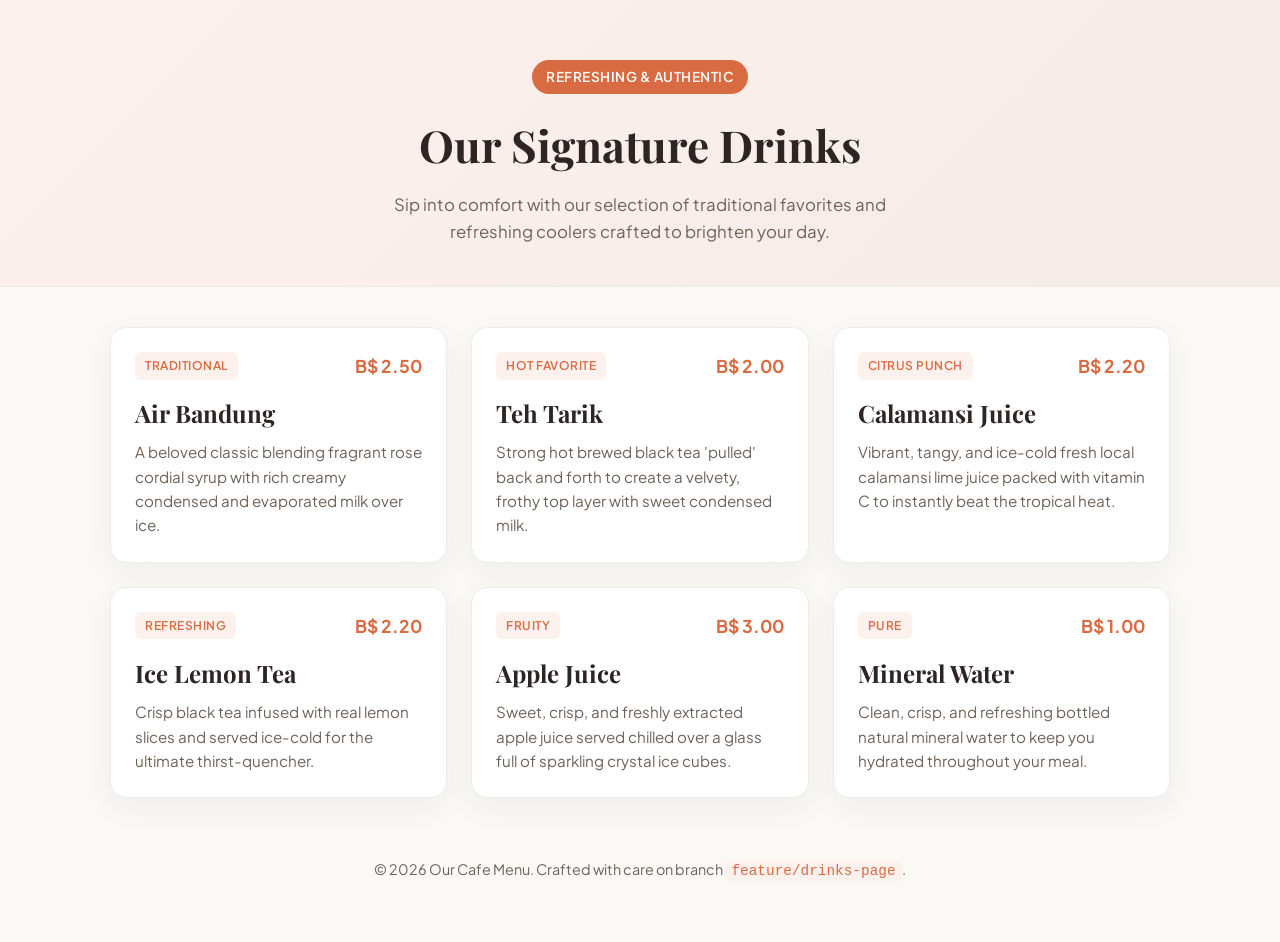
==== drinks.html @ abf6a3f3 "Updated drinks page" ====
<!DOCTYPE html>
<html lang="en">
<head>
    <meta charset="UTF-8">
    <meta name="viewport" content="width=device-width, initial-scale=1.0">
    <title>Refreshing Drinks Menu</title>
    <link rel="stylesheet" href="styles.css">
    <!-- Google Fonts for warm, cozy typography -->
    <link href="https://fonts.googleapis.com/css2?family=Plus+Jakarta+Sans:wght@400;500;600;700&family=Playfair+Display:wght@600;700&display=swap" rel="stylesheet">
</head>
<body>

    <header class="hero-section">
        <div class="hero-content">
            <span class="badge">Refreshing & Authentic</span>
            <h1>Our Signature Drinks</h1>
            <p>Sip into comfort with our selection of traditional favorites and refreshing coolers crafted to brighten your day.</p>
        </div>
    </header>

    <main class="menu-container">
        <div class="drinks-grid">

            <!-- Drink 1: Air Bandung -->
            <div class="drink-card">
                <div class="card-header">
                    <span class="tag">Traditional</span>
                    <span class="price">B$ 2.50</span>
                </div>
                <h3>Air Bandung</h3>
                <p class="description">A beloved classic blending fragrant rose cordial syrup with rich creamy condensed and evaporated milk over ice.</p>
            </div>

            <!-- Drink 2: Teh Tarik -->
            <div class="drink-card">
                <div class="card-header">
                    <span class="tag">Hot Favorite</span>
                    <span class="price">B$ 2.00</span>
                </div>
                <h3>Teh Tarik</h3>
                <p class="description">Strong hot brewed black tea 'pulled' back and forth to create a velvety, frothy top layer with sweet condensed milk.</p>
            </div>

            <!-- Drink 3: Calamansi Juice -->
            <div class="drink-card">
                <div class="card-header">
                    <span class="tag">Citrus Punch</span>
                    <span class="price">B$ 2.20</span>
                </div>
                <h3>Calamansi Juice</h3>
                <p class="description">Vibrant, tangy, and ice-cold fresh local calamansi lime juice packed with vitamin C to instantly beat the tropical heat.</p>
            </div>

            <!-- Drink 4: Ice Lemon Tea -->
            <div class="drink-card">
                <div class="card-header">
                    <span class="tag">Refreshing</span>
                    <span class="price">B$ 2.20</span>
                </div>
                <h3>Ice Lemon Tea</h3>
                <p class="description">Crisp black tea infused with real lemon slices and served ice-cold for the ultimate thirst-quencher.</p>
            </div>

            <!-- Drink 5: Apple Juice -->
            <div class="drink-card">
                <div class="card-header">
                    <span class="tag">Fruity</span>
                    <span class="price">B$ 3.00</span>
                </div>
                <h3>Apple Juice</h3>
                <p class="description">Sweet, crisp, and freshly extracted apple juice served chilled over a glass full of sparkling crystal ice cubes.</p>
            </div>

            <!-- Drink 6: Mineral Water -->
            <div class="drink-card">
                <div class="card-header">
                    <span class="tag">Pure</span>
                    <span class="price">B$ 1.00</span>
                </div>
                <h3>Mineral Water</h3>
                <p class="description">Clean, crisp, and refreshing bottled natural mineral water to keep you hydrated throughout your meal.</p>
            </div>

        </div>
    </main>

    <footer class="footer">
        <p>&copy; 2026 Our Cafe Menu. Crafted with care on branch <code>feature/drinks-page</code>.</p>
    </footer>

</body>
</html>
---- styles.css ----
/* Warm and Inviting Color Palette */
:root {
    --bg-color: #FBF9F5;
    --card-bg: #FFFFFF;
    --text-main: #2D2424;
    --text-muted: #6E6259;
    --primary: #D96B43; /* Terracotta Warmth */
    --primary-light: #FDF1ED;
    --accent: #E8A87C;
    --border-color: #EFECE6;
    --shadow: 0 10px 30px rgba(45, 36, 36, 0.05);
}

* {
    box-sizing: border-box;
    margin: 0;
    padding: 0;
}

body {
    font-family: 'Plus Jakarta Sans', sans-serif;
    background-color: var(--bg-color);
    color: var(--text-main);
    line-height: 1.6;
    padding-bottom: 60px;
}

/* Hero Section */
.hero-section {
    text-align: center;
    padding: 60px 20px 40px;
    background: linear-gradient(135deg, #FDF1ED 0%, #F5EBE6 100%);
    border-bottom: 1px solid var(--border-color);
    margin-bottom: 40px;
}

.badge {
    display: inline-block;
    background-color: var(--primary);
    color: #FFF;
    font-size: 0.85rem;
    font-weight: 600;
    padding: 6px 14px;
    border-radius: 50px;
    text-transform: uppercase;
    letter-spacing: 0.5px;
    margin-bottom: 16px;
}

.hero-section h1 {
    font-family: 'Playfair Display', serif;
    font-size: 2.75rem;
    color: var(--text-main);
    margin-bottom: 12px;
}

.hero-section p {
    font-size: 1.05rem;
    color: var(--text-muted);
    max-width: 500px;
    margin: 0 auto;
}

/* Menu Grid Layout */
.menu-container {
    max-width: 1100px;
    margin: 0 auto;
    padding: 0 20px;
}

.drinks-grid {
    display: grid;
    grid-template-columns: repeat(auto-fit, minmax(320px, 1fr));
    gap: 24px;
}

/* Drink Card Styling */
.drink-card {
    background-color: var(--card-bg);
    border: 1px solid var(--border-color);
    border-radius: 16px;
    padding: 24px;
    box-shadow: var(--shadow);
    transition: transform 0.2s ease, box-shadow 0.2s ease;
}

.drink-card:hover {
    transform: translateY(-4px);
    box-shadow: 0 14px 35px rgba(217, 107, 67, 0.1);
    border-color: var(--accent);
}

.card-header {
    display: flex;
    justify-content: space-between;
    align-items: center;
    margin-bottom: 14px;
}

.tag {
    font-size: 0.75rem;
    font-weight: 600;
    text-transform: uppercase;
    background-color: var(--primary-light);
    color: var(--primary);
    padding: 4px 10px;
    border-radius: 6px;
    letter-spacing: 0.5px;
}

.price {
    font-weight: 700;
    color: var(--primary);
    font-size: 1.1rem;
}

.drink-card h3 {
    font-family: 'Playfair Display', serif;
    font-size: 1.5rem;
    margin-bottom: 8px;
    color: var(--text-main);
}

.description {
    font-size: 0.95rem;
    color: var(--text-muted);
}

/* Footer */
.footer {
    text-align: center;
    margin-top: 60px;
    font-size: 0.9rem;
    color: var(--text-muted);
}

.footer code {
    background: var(--primary-light);
    color: var(--primary);
    padding: 2px 6px;
    border-radius: 4px;
}
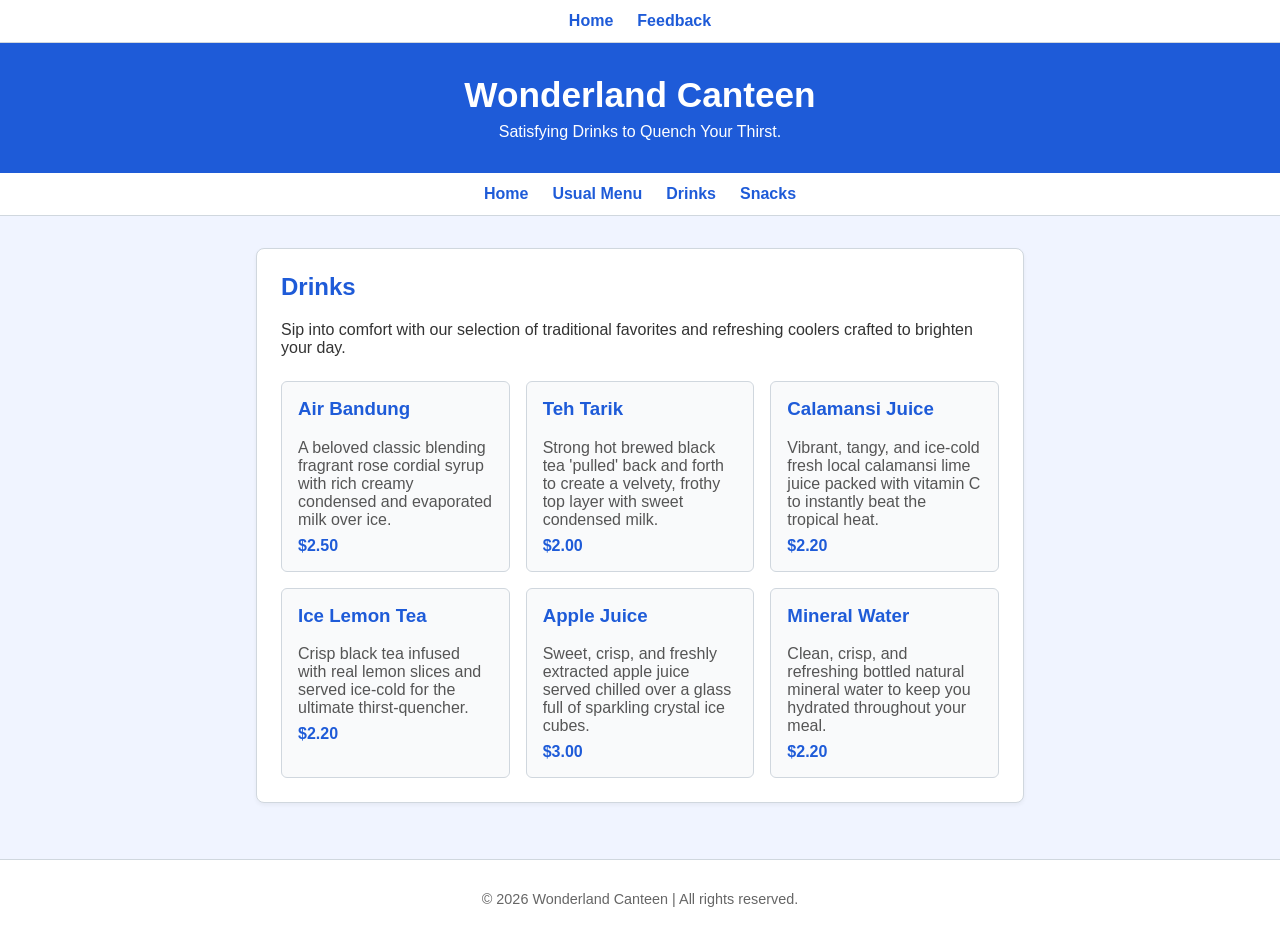
==== commit aa296198: "Format Fixing In Sections" ====
--- a/drinks.html
+++ b/drinks.html
@@ -1,92 +1,78 @@
 <!DOCTYPE html>
 <html lang="en">
 <head>
-    <meta charset="UTF-8">
-    <meta name="viewport" content="width=device-width, initial-scale=1.0">
-    <title>Refreshing Drinks Menu</title>
-    <link rel="stylesheet" href="styles.css">
-    <!-- Google Fonts for warm, cozy typography -->
-    <link href="https://fonts.googleapis.com/css2?family=Plus+Jakarta+Sans:wght@400;500;600;700&family=Playfair+Display:wght@600;700&display=swap" rel="stylesheet">
+    <nav class="site-nav">
+    <a href="index.html">Home</a>
+    <a href="feedback.html">Feedback</a>
+  </nav>
+
+  <meta charset="UTF-8">
+  <meta name="viewport" content="width=device-width, initial-scale=1">
+  <title>Drinks - Wonderland Canteen</title>
+  <link rel="stylesheet" href="css/style.css">
 </head>
 <body>
+  <header class="site-header">
+    <h1>Wonderland Canteen</h1>
+    <p>Satisfying Drinks to Quench Your Thirst.</p>
+  </header>
 
-    <header class="hero-section">
-        <div class="hero-content">
-            <span class="badge">Refreshing & Authentic</span>
-            <h1>Our Signature Drinks</h1>
-            <p>Sip into comfort with our selection of traditional favorites and refreshing coolers crafted to brighten your day.</p>
+   <!-- Navigation bar to link all your pages together -->
+  <nav class="site-nav">
+    <a href="index.html">Home</a>
+    <a href="menu.html">Usual Menu</a>
+    <a href="drinks.html">Drinks</a>
+    <a href="snacks.html">Snacks</a>
+  </nav>
+
+
+  <main>
+    <section class="card">
+      <h2>Drinks</h2>
+      <p>Sip into comfort with our selection of traditional favorites and refreshing coolers crafted to brighten your day.</p>
+      
+      <div style="display: grid; grid-template-columns: repeat(auto-fit, minmax(200px, 1fr)); gap: 1rem; margin-top: 1.5rem;">
+        <div style="border: 1px solid var(--border-color); padding: 1rem; border-radius: 6px; background-color: #f9fafb;">
+          <h3 style="margin-top: 0; color: var(--primary-blue);">Air Bandung</h3>
+          <p style="margin: 0.5rem 0; color: #555;">A beloved classic blending fragrant rose cordial syrup with rich creamy condensed and evaporated milk over ice.</p>
+          <strong style="color: var(--primary-blue);">$2.50</strong>
         </div>
-    </header>
 
-    <main class="menu-container">
-        <div class="drinks-grid">
+        <div style="border: 1px solid var(--border-color); padding: 1rem; border-radius: 6px; background-color: #f9fafb;">
+          <h3 style="margin-top: 0; color: var(--primary-blue);">Teh Tarik</h3>
+          <p style="margin: 0.5rem 0; color: #555;">Strong hot brewed black tea 'pulled' back and forth to create a velvety, frothy top layer with sweet condensed milk.</p>
+          <strong style="color: var(--primary-blue);">$2.00</strong>
+        </div>
 
-            <!-- Drink 1: Air Bandung -->
-            <div class="drink-card">
-                <div class="card-header">
-                    <span class="tag">Traditional</span>
-                    <span class="price">B$ 2.50</span>
-                </div>
-                <h3>Air Bandung</h3>
-                <p class="description">A beloved classic blending fragrant rose cordial syrup with rich creamy condensed and evaporated milk over ice.</p>
-            </div>
+        <div style="border: 1px solid var(--border-color); padding: 1rem; border-radius: 6px; background-color: #f9fafb;">
+          <h3 style="margin-top: 0; color: var(--primary-blue);">Calamansi Juice</h3>
+          <p style="margin: 0.5rem 0; color: #555;">Vibrant, tangy, and ice-cold fresh local calamansi lime juice packed with vitamin C to instantly beat the tropical heat.</p>
+          <strong style="color: var(--primary-blue);">$2.20</strong>
+        </div>
 
-            <!-- Drink 2: Teh Tarik -->
-            <div class="drink-card">
-                <div class="card-header">
-                    <span class="tag">Hot Favorite</span>
-                    <span class="price">B$ 2.00</span>
-                </div>
-                <h3>Teh Tarik</h3>
-                <p class="description">Strong hot brewed black tea 'pulled' back and forth to create a velvety, frothy top layer with sweet condensed milk.</p>
-            </div>
+        <div style="border: 1px solid var(--border-color); padding: 1rem; border-radius: 6px; background-color: #f9fafb;">
+          <h3 style="margin-top: 0; color: var(--primary-blue);">Ice Lemon Tea</h3>
+          <p style="margin: 0.5rem 0; color: #555;">Crisp black tea infused with real lemon slices and served ice-cold for the ultimate thirst-quencher.</p>
+          <strong style="color: var(--primary-blue);">$2.20</strong>
+        </div>
 
-            <!-- Drink 3: Calamansi Juice -->
-            <div class="drink-card">
-                <div class="card-header">
-                    <span class="tag">Citrus Punch</span>
-                    <span class="price">B$ 2.20</span>
-                </div>
-                <h3>Calamansi Juice</h3>
-                <p class="description">Vibrant, tangy, and ice-cold fresh local calamansi lime juice packed with vitamin C to instantly beat the tropical heat.</p>
-            </div>
+        <div style="border: 1px solid var(--border-color); padding: 1rem; border-radius: 6px; background-color: #f9fafb;">
+          <h3 style="margin-top: 0; color: var(--primary-blue);">Apple Juice</h3>
+          <p style="margin: 0.5rem 0; color: #555;">Sweet, crisp, and freshly extracted apple juice served chilled over a glass full of sparkling crystal ice cubes.</p>
+          <strong style="color: var(--primary-blue);">$3.00</strong>
+        </div>
 
-            <!-- Drink 4: Ice Lemon Tea -->
-            <div class="drink-card">
-                <div class="card-header">
-                    <span class="tag">Refreshing</span>
-                    <span class="price">B$ 2.20</span>
-                </div>
-                <h3>Ice Lemon Tea</h3>
-                <p class="description">Crisp black tea infused with real lemon slices and served ice-cold for the ultimate thirst-quencher.</p>
-            </div>
+        <div style="border: 1px solid var(--border-color); padding: 1rem; border-radius: 6px; background-color: #f9fafb;">
+          <h3 style="margin-top: 0; color: var(--primary-blue);">Mineral Water</h3>
+          <p style="margin: 0.5rem 0; color: #555;">Clean, crisp, and refreshing bottled natural mineral water to keep you hydrated throughout your meal.</p>
+          <strong style="color: var(--primary-blue);">$2.20</strong>
+        </div>
+      </div>
+    </section>
+  </main>
 
-            <!-- Drink 5: Apple Juice -->
-            <div class="drink-card">
-                <div class="card-header">
-                    <span class="tag">Fruity</span>
-                    <span class="price">B$ 3.00</span>
-                </div>
-                <h3>Apple Juice</h3>
-                <p class="description">Sweet, crisp, and freshly extracted apple juice served chilled over a glass full of sparkling crystal ice cubes.</p>
-            </div>
-
-            <!-- Drink 6: Mineral Water -->
-            <div class="drink-card">
-                <div class="card-header">
-                    <span class="tag">Pure</span>
-                    <span class="price">B$ 1.00</span>
-                </div>
-                <h3>Mineral Water</h3>
-                <p class="description">Clean, crisp, and refreshing bottled natural mineral water to keep you hydrated throughout your meal.</p>
-            </div>
-
-        </div>
-    </main>
-
-    <footer class="footer">
-        <p>&copy; 2026 Our Cafe Menu. Crafted with care on branch <code>feature/drinks-page</code>.</p>
-    </footer>
-
+  <footer class="site-footer">
+    <p>&copy; 2026 Wonderland Canteen | All rights reserved.</p>
+  </footer>
 </body>
-</html>
+</html>
--- a/css/style.css
+++ b/css/style.css
@@ -0,0 +1,96 @@
+/* css/style.css */
+:root {
+  --primary-blue: #1e5bd8;
+  --light-blue: #f0f4ff;
+  --text-dark: #333333;
+  --bg-white: #ffffff;
+  --border-color: #d0d7de;
+}
+
+body {
+  font-family: -apple-system, BlinkMacSystemFont, "Segoe UI", Roboto, sans-serif;
+  background-color: var(--light-blue);
+  color: var(--text-dark);
+  margin: 0;
+  padding: 0;
+  display: flex;
+  flex-direction: column;
+  min-height: 100vh;
+}
+
+.site-header {
+  background-color: var(--primary-blue);
+  color: var(--bg-white);
+  padding: 2rem 1rem;
+  text-align: center;
+}
+
+.site-header h1 {
+  margin: 0;
+  font-size: 2.2rem;
+}
+
+.site-header p {
+  margin: 0.5rem 0 0;
+  font-weight: 300;
+}
+
+/* Navigation bar */
+.site-nav {
+  background-color: var(--bg-white);
+  border-bottom: 1px solid var(--border-color);
+  display: flex;
+  justify-content: center;
+  gap: 1.5rem;
+  padding: 0.75rem;
+}
+
+.site-nav a {
+  color: var(--primary-blue);
+  text-decoration: none;
+  font-weight: 600;
+}
+
+.site-nav a:hover {
+  text-decoration: underline;
+}
+
+main {
+  flex: 1;
+  max-width: 800px;
+  width: 100%;
+  margin: 2rem auto;
+  padding: 0 1rem;
+  box-sizing: border-box;
+}
+
+.card {
+  background-color: var(--bg-white);
+  border: 1px solid var(--border-color);
+  border-radius: 8px;
+  padding: 1.5rem;
+  margin-bottom: 1.5rem;
+  box-shadow: 0 2px 4px rgba(0,0,0,0.05);
+}
+
+.card h2 {
+  margin-top: 0;
+  color: var(--primary-blue);
+}
+
+ul {
+  padding-left: 1.2rem;
+}
+
+li {
+  margin: 0.5rem 0;
+}
+
+.site-footer {
+  background-color: var(--bg-white);
+  border-top: 1px solid var(--border-color);
+  text-align: center;
+  padding: 1rem;
+  font-size: 0.9rem;
+  color: #666;
+}
